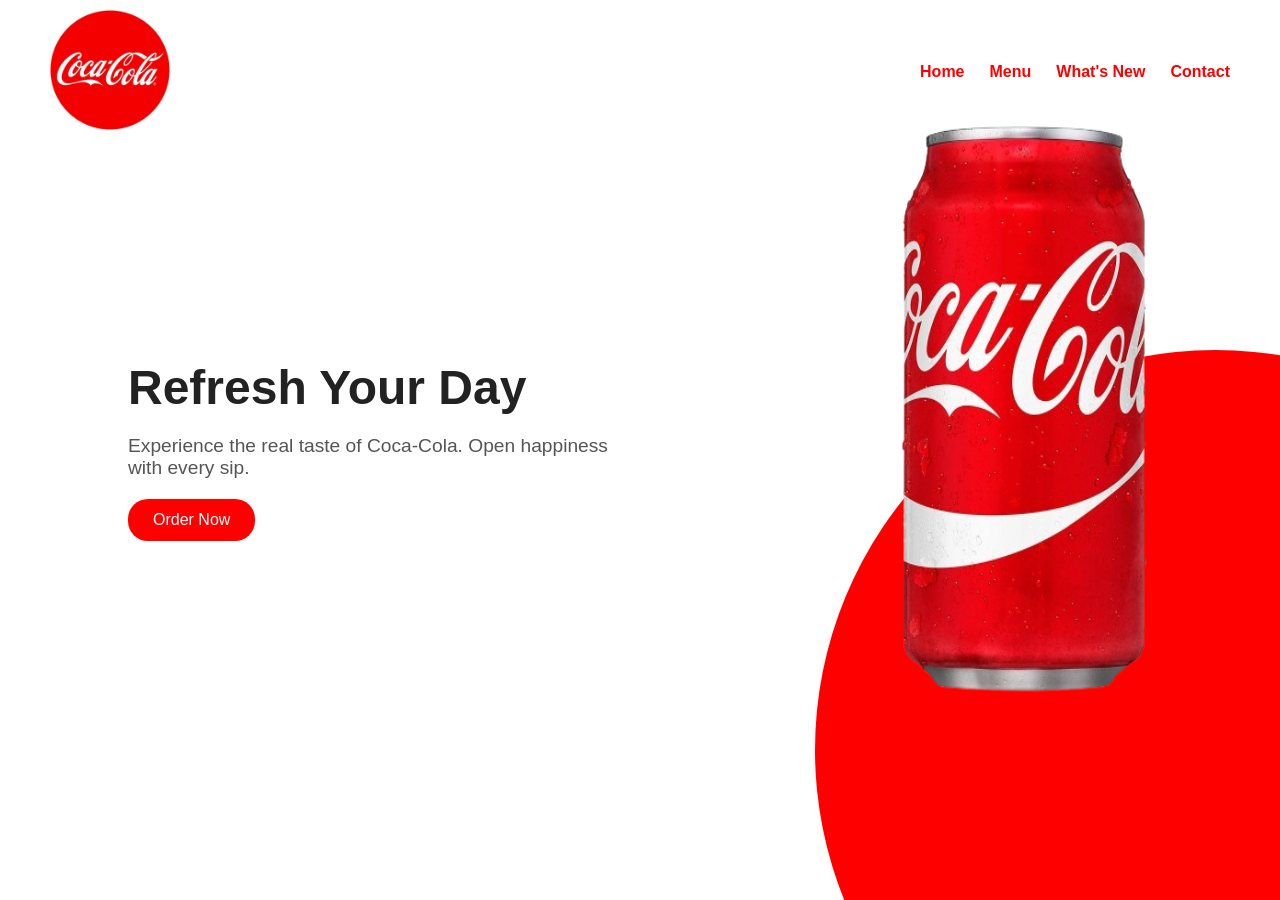
==== index.html @ ec462e66 "Add files via upload" ====
<!DOCTYPE html>
<html lang="en">
<head>
  <meta charset="UTF-8">
  <meta name="viewport" content="width=device-width, initial-scale=1.0">
  <title>Coke Hero Page</title>
  <link rel="stylesheet" href="style.css">
</head>

<body>
     <header>
            <a href="#" class="logo"><img src="coke.jpg" alt="logo.png"></a>
            <ul>
                <li><a href="">Home</a></li>
                <li><a href="">Menu</a></li>
                <li><a href="">What's New</a></li>
                <li><a href="">Contact</a></li>
            </ul>
        </header>
  <section class="hero">
    <div class="circle"></div>
    
    <div class="content">
      <h1>Refresh Your Day</h1>
      <p>Experience the real taste of Coca-Cola. Open happiness with every sip.</p>
      <button>Order Now</button>
    </div>
    
    <img  src="coke.png" alt="Coke Can" class="coke-can">
  </section>
</body>
</html>
---- style.css ----
* {
  margin: 0;
  padding: 0;
  box-sizing: border-box;
 
}
 
body {
  font-family: Arial, sans-serif;
  background-color: #f5f5f5;
}
 
 
.hero {
  position: relative;
  height: 100vh;
  background: #fff;
  overflow: hidden;
  display: flex;
  align-items: center;
  padding: 0 10%;
}
 
header {
  position: absolute;
  z-index: 1;
  width: 100%;
  display: flex;
  justify-content: space-between;
  align-items: center;            
  padding: 10px 50px;          
  background: #fff;
}
 
.logo img {
  width: 120px;
  height: auto;  
}
 
header ul {
 
  display: flex;  
  list-style: none;
  margin: 1;
  padding: 0;
  gap: 25px;      
  text-decoration: none;
  color: red;
}
 
.circle {
  position: absolute;
  bottom: -250px;
  right: -335px;
  width: 800px;
  height: 800px;
  border-radius: 1000px;
  background: #ff0000;
}
 
.content {
  position: relative;
  z-index: 2;
  max-width: 500px;
}
 
.content h1 {
  font-size: 3rem;
  color: #222;
}
 
.content p {
  margin: 20px 0;
  font-size: 1.2rem;
  color: #555;
}
 
button {
  background: #ff0000;
 
  color: white;
  border: none;
  padding: 12px 25px;
  font-size: 1rem;
  border-radius: 20px;
}
 
.coke-can {
  position: absolute;
  right: 2%;
  bottom: 22.9%;
  width: 460px;
  height: 570px;
  z-index: 2;
}
 
li a{
  font-weight: 700;
  text-decoration: none;
  color: red;
}
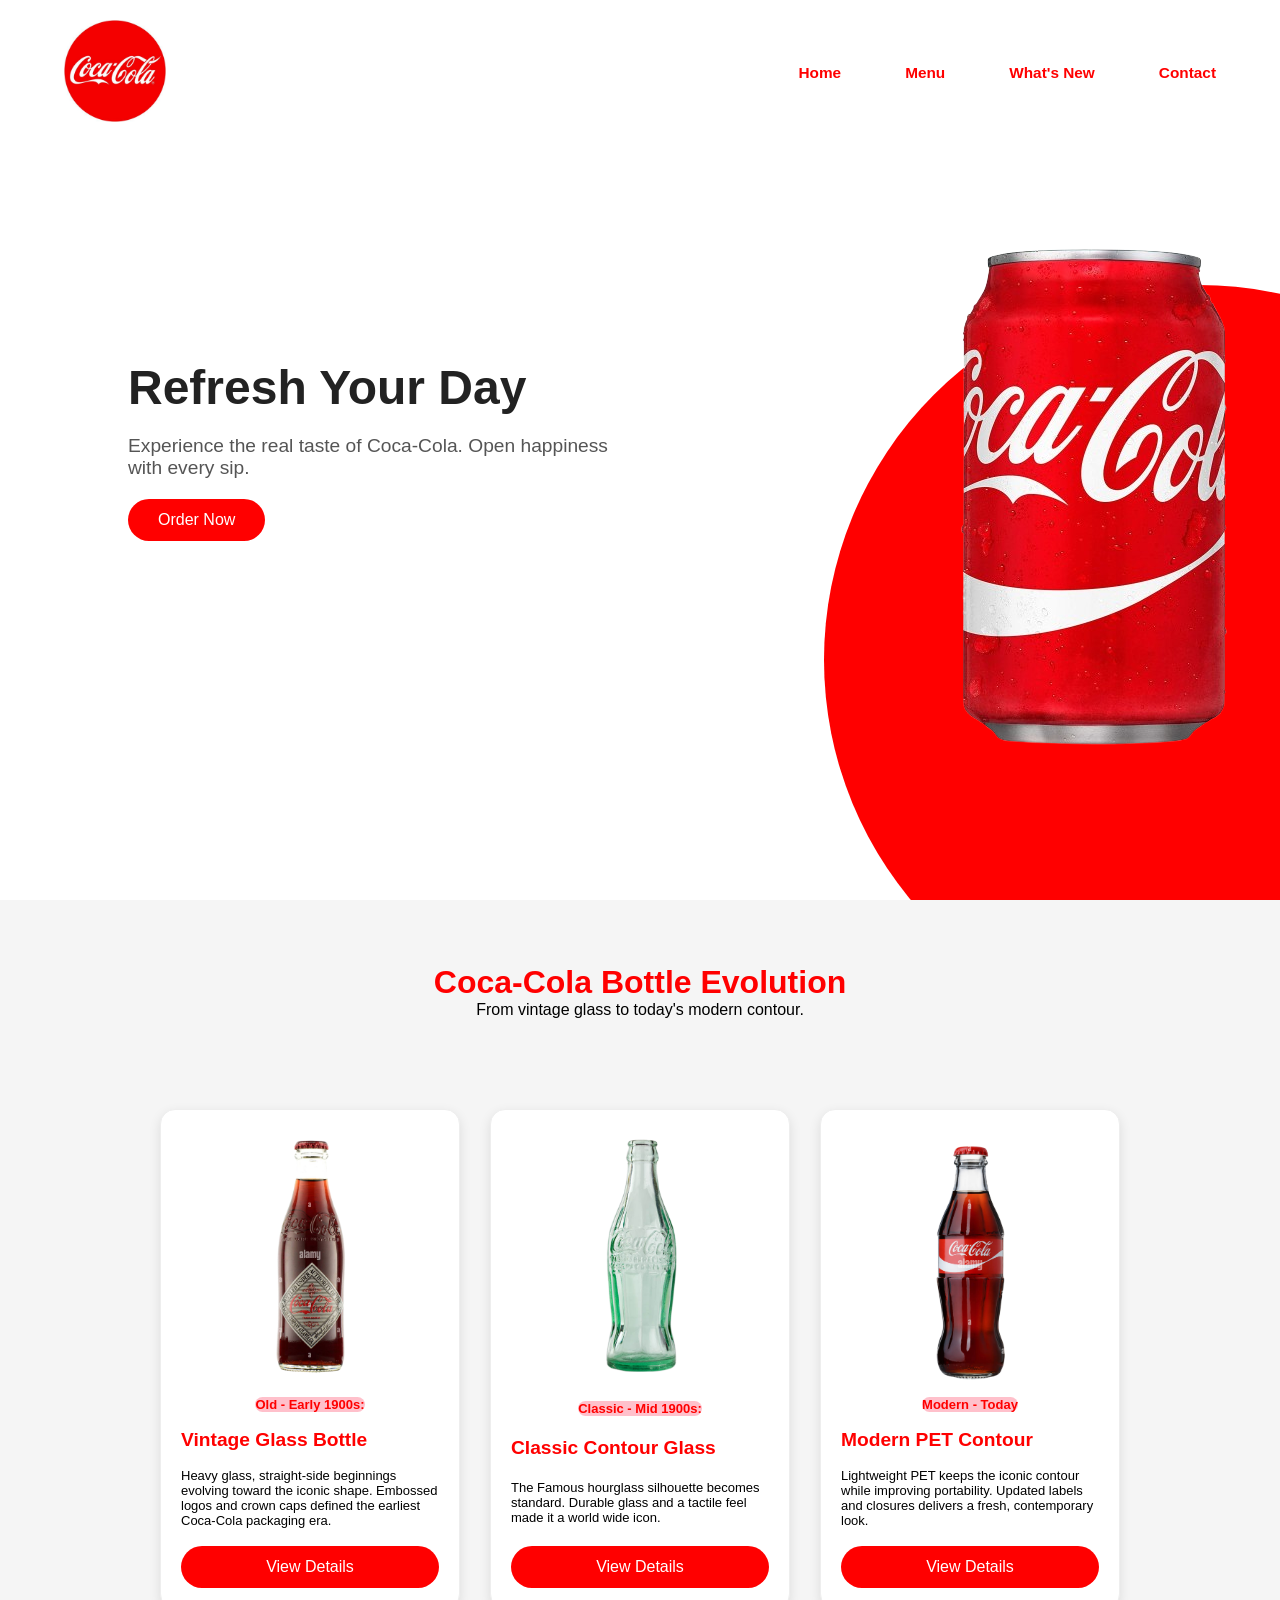
==== commit 5bca5988: "Add files via upload" ====
--- a/index.html
+++ b/index.html
@@ -6,27 +6,57 @@
   <title>Coke Hero Page</title>
   <link rel="stylesheet" href="style.css">
 </head>
+<body>
+  <header>
+    <a href="#" class="logo"><img src="coke.jpg" alt="logo.png"></a>
+    <ul>
+      <li><a href="">Home</a></li>
+      <li><a href="">Menu</a></li>
+      <li><a href="">What's New</a></li>
+      <li><a href="">Contact</a></li>
+    </ul>
+  </header>
 
-<body>
-     <header>
-            <a href="#" class="logo"><img src="coke.jpg" alt="logo.png"></a>
-            <ul>
-                <li><a href="">Home</a></li>
-                <li><a href="">Menu</a></li>
-                <li><a href="">What's New</a></li>
-                <li><a href="">Contact</a></li>
-            </ul>
-        </header>
   <section class="hero">
-    <div class="circle"></div>
     
     <div class="content">
       <h1>Refresh Your Day</h1>
       <p>Experience the real taste of Coca-Cola. Open happiness with every sip.</p>
       <button>Order Now</button>
     </div>
-    
-    <img  src="coke.png" alt="Coke Can" class="coke-can">
+    <img src="coke.png" alt="Coke Can" class="coke-can">
+    <div class="circle"></div>
+  </section>
+
+  <section class="gallery">
+    <h1>Coca-Cola Bottle Evolution</h1>
+    <p>From vintage glass to today's modern contour.</p>
+      <div class="Ck">
+ 
+      <div class="ck">
+        <img src="coke1.png" alt="">
+        <p><strong>Old - Early 1900s:</strong></p>
+        <h3>Vintage Glass Bottle</h3>
+        <p>Heavy glass, straight-side beginnings evolving toward the iconic shape. Embossed logos and crown caps defined the earliest Coca-Cola packaging era.</p>
+        <button>View Details</button>
+      </div>
+ 
+      <div class="ck">
+        <img src="coke2.png" alt="">
+        <p><strong>Classic - Mid 1900s:</strong></p>
+        <h3>Classic Contour Glass</h3>
+        <p>The Famous hourglass silhouette becomes standard. Durable glass and a tactile feel made it a world wide icon.</p>
+        <button>View Details</button>
+      </div>
+ 
+      <div class="ck">
+        <img src="coke3.png" alt="">
+        <p><strong>Modern - Today</strong></p>
+        <h3>Modern PET Contour</h3>
+        <p>Lightweight PET keeps the iconic contour while improving portability. Updated labels and closures delivers a fresh, contemporary look.</p>
+        <button>View Details</button>
+      </div>
+      </div>
   </section>
 </body>
 </html>
--- a/style.css
+++ b/style.css
@@ -2,101 +2,330 @@
   margin: 0;
   padding: 0;
   box-sizing: border-box;
- 
-}
- 
-body {
+}
+
+html, body {
+  width: 100%;
+  height: 100%;
   font-family: Arial, sans-serif;
   background-color: #f5f5f5;
 }
- 
- 
+
+header {
+  position: absolute;
+  top: 0;
+  left: 0;
+  width: 100%;
+  display: flex;
+  justify-content: space-between;
+  align-items: center;
+  padding: 20px 5%;
+  background: transparent;
+  z-index: 10;
+}
+
+.logo img {
+  width: 8vw;
+  max-width: 120px;
+  height: auto;
+}
+
+header ul {
+  display: flex;
+  list-style: none;
+  gap: 5vw;
+}
+
+header ul li a {
+  color: red;
+  text-decoration: none;
+  font-weight: 700;
+  font-size: clamp(0.8rem, 1.2vw, 1rem);
+}
+
 .hero {
   position: relative;
-  height: 100vh;
+  min-height: 100vh;
   background: #fff;
   overflow: hidden;
   display: flex;
   align-items: center;
   padding: 0 10%;
 }
- 
-header {
+
+.circle {
+  width: 60vw;
+  height: 60vw;
+  background: #ff0000;
+  border-radius: 50%;
   position: absolute;
+  right: -23%;
+  bottom: -15%;
   z-index: 1;
-  width: 100%;
-  display: flex;
-  justify-content: space-between;
-  align-items: center;            
-  padding: 10px 50px;          
-  background: #fff;
-}
- 
-.logo img {
-  width: 120px;
-  height: auto;  
-}
- 
-header ul {
- 
-  display: flex;  
-  list-style: none;
-  margin: 1;
-  padding: 0;
-  gap: 25px;      
-  text-decoration: none;
-  color: red;
-}
- 
-.circle {
-  position: absolute;
-  bottom: -250px;
-  right: -335px;
-  width: 800px;
-  height: 800px;
-  border-radius: 1000px;
-  background: #ff0000;
-}
- 
+  max-width: 750px;
+  max-height: 750px;
+}
+
 .content {
   position: relative;
   z-index: 2;
   max-width: 500px;
 }
- 
+
 .content h1 {
-  font-size: 3rem;
+  font-size: clamp(2rem, 5vw, 3rem);
   color: #222;
 }
- 
+
 .content p {
   margin: 20px 0;
-  font-size: 1.2rem;
+  font-size: clamp(1rem, 2vw, 1.2rem);
   color: #555;
 }
- 
+
 button {
   background: #ff0000;
- 
   color: white;
   border: none;
-  padding: 12px 25px;
+  padding: 12px 30px;
   font-size: 1rem;
-  border-radius: 20px;
-}
- 
+  cursor: pointer;
+  border-radius: 25px;
+}
+
 .coke-can {
   position: absolute;
-  right: 2%;
-  bottom: 22.9%;
-  width: 460px;
-  height: 570px;
+  right: -5%;
+  bottom: 17%;
+  height: 70vh;
+  max-height: 500px;
   z-index: 2;
-}
- 
-li a{
-  font-weight: 700;
-  text-decoration: none;
+  width: auto;
+}
+
+.gallery {
+  text-align: center;
+}
+
+.gallery h1 {
+  margin-top: 5%;
   color: red;
-}
- +  font-size: xx-large;
+}
+
+.Ck {
+  margin-bottom: 5%;
+  display: flex;
+  justify-content: center;
+  align-items: center;
+  gap: 30px;
+  flex-wrap: wrap;
+}
+
+.ck {
+  margin-top: 7%;
+  justify-content: space-between;
+  background: #fff;
+  border: 1px solid #eee;
+  border-radius: 15px;
+  padding: 20px;
+  height: 500px;
+  width: 300px;
+  box-shadow: 0 4px 12px rgba(0,0,0,0.1);
+  transition: transform 0.3 ease;
+  display: flex;
+  align-items: center;
+  flex-direction: column;
+}
+
+.ck:hover {
+  transform: translateY(-10px);
+  box-shadow: -1px -1px 64px 0px rgba(66,91,74,0.46);
+  -webkit-box-shadow: -1px -1px 64px 0px rgba(66,91,74,0.46);
+  -moz-box-shadow: -1px -1px 64px 0px rgba(66,91,74,0.46);
+}
+
+.ck p {
+  font-size: small;
+  font-weight: lighter;
+  text-align: left;
+}
+
+.ck h3 {
+  text-align: left;
+  align-self: flex-start;
+  color: #ff0000;
+  font-weight: bold;
+  font-size: larger;
+}
+
+.ck button {
+  width: 100%;
+  text-align: center;
+}
+
+.ck p strong {
+  background-color: pink;
+  border-radius: 20px;
+  width: 100px;
+  color: red;
+  text-align: left;
+  align-self: flex-start;
+}
+
+.ck img {
+  max-width: 100%;
+  width: auto;
+  height: 250px;
+  text-align: center;
+}
+
+/* =========================
+   Responsive for Phones
+   ========================= */
+@media (max-width: 599px) {
+  header {
+    flex-direction: column;
+    align-items: center;
+    padding: 20px 0;
+  }
+
+  .logo {
+    display: flex;
+    justify-content: center;
+    width: 100%;
+    margin-bottom: 10px;
+  }
+
+  .logo img {
+    width: 90px;
+    height: auto;
+  }
+
+  header ul {
+    flex-direction: row;
+    flex-wrap: wrap;
+    justify-content: center;
+    gap: 20px;
+    width: 100%;
+  }
+
+  header ul li a {
+    font-size: 1rem;
+  }
+
+  .hero {
+    flex-direction: column;
+    align-items: center;
+    padding: 100px 20px 40px;
+    text-align: center;
+    position: relative;
+  }
+
+  .circle {
+    position: absolute;
+    bottom: -500px;
+    left: 50%;
+    transform: translateX(-50%);
+    width: 580px;
+    height: 580px;
+    background: #ff0000;
+    border-radius: 50%;
+    z-index: 0;
+  }
+
+  .content {
+    max-width: 100%;
+    margin-top: 60px;
+  }
+
+  .content h1 {
+    font-size: 2rem;
+  }
+
+  .content p {
+    margin: 15px 0;
+    font-size: 1rem;
+  }
+
+  button {
+    padding: 12px 24px;
+    font-size: 1rem;
+  }
+
+  .coke-can {
+    position: relative;
+    right: auto;
+    bottom: auto;
+    height: 400px;
+    margin-top: 30px;
+  }
+}
+
+@media (min-width: 600px) and (max-width: 991px) {
+  /* Header fix */
+  header {
+    flex-direction: column;
+    align-items: center;
+    padding: 20px 0;
+  }
+
+  .logo {
+    display: flex;
+    justify-content: center;
+    width: 90%;
+    margin-bottom: 10px;
+  }
+
+  .logo img {
+    width: 100px;
+    height: auto;
+  }
+
+  header ul {
+    flex-direction: row;
+    flex-wrap: wrap;
+    justify-content: center;
+    gap: 20px;
+    width: 100%;
+  }
+
+  header ul li a {
+    font-size: 1rem;
+  }
+
+  /* Hero section fix */
+  .circle {
+    position: absolute;
+    bottom: -560px;
+    left: 50%;
+    transform: translateX(-50%);
+    width: 850px;
+    height: 850px;
+    background: #ff0000;
+    border-radius: 50%;
+    z-index: 0;
+  }
+
+  .coke-can {
+    position: relative;
+    right: auto;
+    bottom: auto;
+    height: 450px;
+    margin-top: 20px;
+  }
+
+  .hero {
+    flex-direction: column;
+    align-items: center;
+    padding: 120px 30px 50px;
+    text-align: center;
+    min-height: 110vh;
+  }
+
+  .content {
+    max-width: 100%;
+    margin-top: 40px;
+    
+  }
+}
